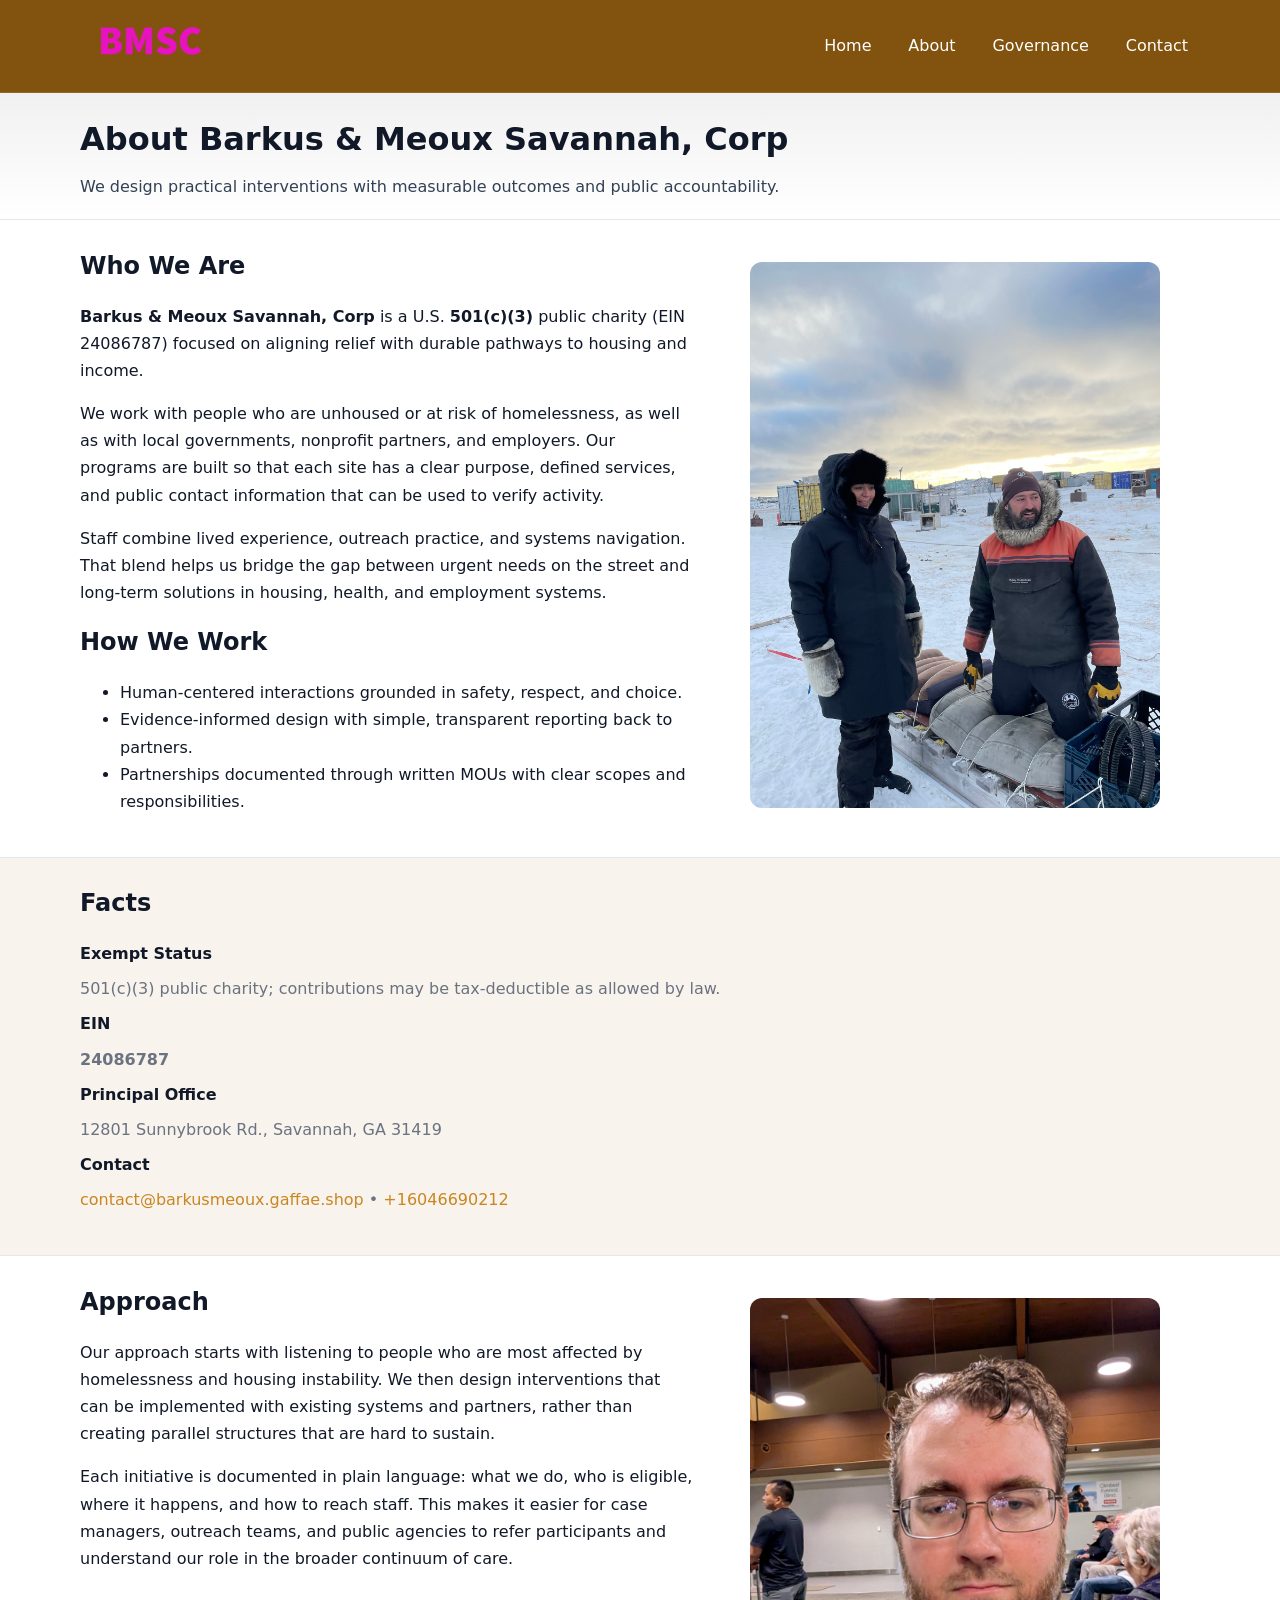
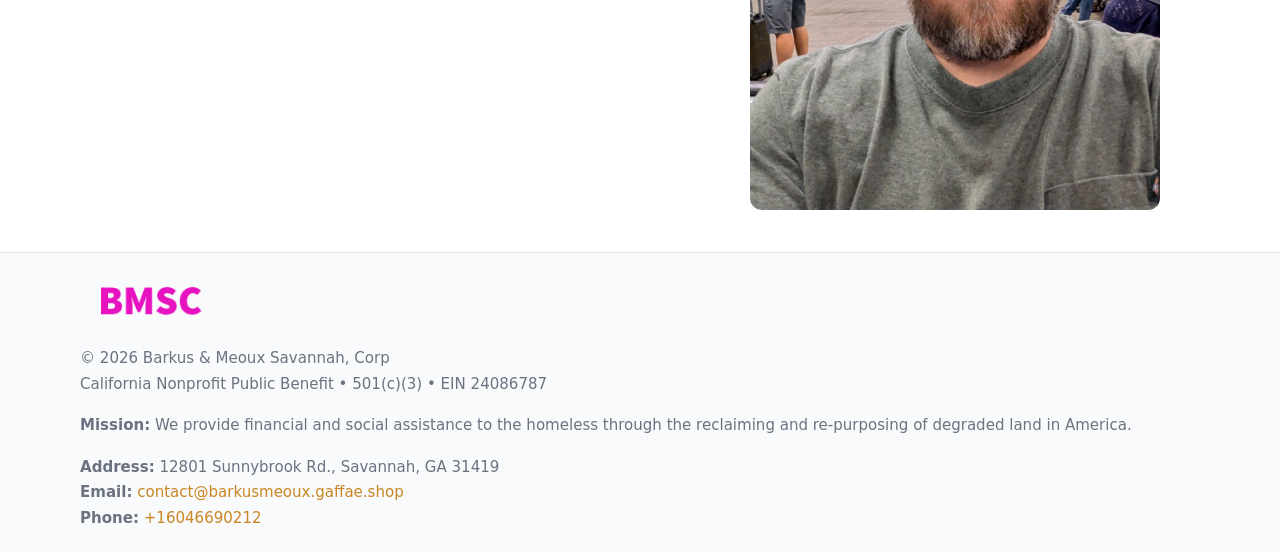
==== about.html @ 715100df "Initial commit" ====
<!doctype html>
<html lang="en">
<head>
<meta charset="utf-8"/><meta name="viewport" content="width=device-width,initial-scale=1"/>
<title>Barkus & Meoux Savannah, Corp – Nonprofit • 2025</title>
<link rel="stylesheet" href="assets/styles.css"/><link rel="icon" href="images/logo.png">
<meta name="data-ein" content="24086787"><meta name="data-name" content="Barkus & Meoux Savannah, Corp">
<meta name="data-email" content="contact@barkusmeoux.gaffae.shop"><meta name="data-phone" content="+16046690212">
<meta name="data-address" content="12801 Sunnybrook Rd., Savannah, GA 31419"><meta name="data-map" content="12801+Sunnybrook+Rd+,+Savannah,+GA+31419">
  <meta name="description" content="Dedicated to community services, education, and direct relief, Barkus & Meoux Savannah, Corp collaborates with neighbors and partners to deliver practical help and long-term impact.">
</head>
<body>
<div style="position:absolute;left:-9999px;top:-9999px;opacity:0" data-uniq="{{UNIQUE_BLOB}}">
  <span>Dedicated to community services, education, and direct relief, Barkus & Meoux Savannah, Corp collaborates with neighbors and partners to deliver practical help and long-term impact.</span><svg width="12" height="12" viewBox="0 0 12 12" xmlns="http://www.w3.org/2000/svg"><circle cx="6" cy="6" r="5" fill="#2563eb"/></svg><img src="images/education.jpg" width="1" height="1" alt="" loading="lazy"/>
</div>

<header>
  <div class="header-wrap">
    <a href="index.html"><img src="images/logo.png" alt="" style="width:140px"></a>
    <nav><a href="index.html">Home</a><a class="active" href="about.html">About</a><a href="governance.html">Governance</a><a href="contact.html">Contact</a></nav>
  </div>
</header>

<div class="tagline">
  <div class="container">
    <h1>About Barkus & Meoux Savannah, Corp</h1>
    <p class="cde0868c6ba">We design practical interventions with measurable outcomes and public accountability.</p>
  </div>
</div>

<main>
  <section class="section">
    <div class="container grid two">
      <div>
        <h2>Who We Are</h2>
        <p><strong>Barkus & Meoux Savannah, Corp</strong> is a U.S. <strong>501(c)(3)</strong> public charity (EIN 24086787) focused on aligning relief with durable pathways to housing and income.</p>
        <p>We work with people who are unhoused or at risk of homelessness, as well as with local governments, nonprofit partners, and employers. Our programs are built so that each site has a clear purpose, defined services, and public contact information that can be used to verify activity.</p>
        <p>Staff combine lived experience, outreach practice, and systems navigation. That blend helps us bridge the gap between urgent needs on the street and long-term solutions in housing, health, and employment systems.</p>

        <h2>How We Work</h2>
        <ul>
          <li>Human-centered interactions grounded in safety, respect, and choice.</li>
          <li>Evidence-informed design with simple, transparent reporting back to partners.</li>
          <li>Partnerships documented through written MOUs with clear scopes and responsibilities.</li>
        </ul>
      </div>
      <figure><img src="images/about.jpg" alt="About Barkus & Meoux Savannah, Corp"></figure>
    </div>
  </section>

  <section class="band soft">
    <div class="container">
      <h2>Facts</h2>
      <dl class="facts">
        <dt>Exempt Status</dt><dd>501(c)(3) public charity; contributions may be tax-deductible as allowed by law.</dd>
        <dt>EIN</dt><dd><strong>24086787</strong></dd>
        <dt>Principal Office</dt><dd>12801 Sunnybrook Rd., Savannah, GA 31419</dd>
        <dt>Contact</dt><dd><a href="mailto:contact@barkusmeoux.gaffae.shop">contact@barkusmeoux.gaffae.shop</a> • <a href="tel:+16046690212">+16046690212</a></dd>
      </dl>
    </div>
  </section>

  <section class="section">
    <div class="container grid two">
      <div>
        <h2>Approach</h2>
        <p>Our approach starts with listening to people who are most affected by homelessness and housing instability. We then design interventions that can be implemented with existing systems and partners, rather than creating parallel structures that are hard to sustain.</p>
        <p>Each initiative is documented in plain language: what we do, who is eligible, where it happens, and how to reach staff. This makes it easier for case managers, outreach teams, and public agencies to refer participants and understand our role in the broader continuum of care.</p>
      </div>
      <figure><img src="images/community.jpg" alt="Community work and outreach"></figure>
    </div>
  </section>

  <footer>
    <div class="container grid">
      <div><img src="images/logo.png" alt="" style="width:140px;margin-bottom:.6rem"><div class="small">© <span id="year"></span> Barkus & Meoux Savannah, Corp</div><div class="small">California Nonprofit Public Benefit • 501(c)(3) • EIN 24086787</div></div>
      <div><div class="small"><strong>Mission:</strong> We provide financial and social assistance to the homeless through the reclaiming and re-purposing of degraded land in America.</div></div>
      <div><div class="small"><strong>Address:</strong> 12801 Sunnybrook Rd., Savannah, GA 31419<br><strong>Email:</strong> <a href="mailto:contact@barkusmeoux.gaffae.shop">contact@barkusmeoux.gaffae.shop</a><br><strong>Phone:</strong> <a href="tel:+16046690212">+16046690212</a></div></div>
    </div>
  </footer>
</main>

<!-- color/skin -->
<script>(function(){function g(n){const e=document.querySelector('meta[name="'+n+'"]');return e?e.content:''}
function h(s){let x=2166136261>>>0;for(let i=0;i<s.length;i++){x^=s.charCodeAt(i);x=(x*16777619)>>>0}return x>>>0}
let k=(g('data-ein')||'').replace(/\D+/g,'');if(!k)k=g('data-name')||location.hostname||'d';
const key=h(String(k)),H=key%360,S=55+(key%20),L=46;
const r=document.documentElement;r.style.setProperty('--brand',`hsl(${H} ${S}% ${L}%)`);
r.style.setProperty('--brand-ink',`hsl(${H} ${Math.min(95,S+10)}% ${Math.max(22,L-18)}%)`);
r.style.setProperty('--soft',`hsl(${H} ${Math.max(40,S-25)}% 95%)`);
const y=document.getElementById('year'); if(y) y.textContent=new Date().getFullYear();})();</script>
</body>
</html>
---- assets/styles.css ----
:root{
  --ink:#111827; --muted:#6b7280; --paper:#ffffff; --line:#e5e7eb;
  --brand:#0ea5e9; --brand-ink:#0369a1; --soft:#ecfeff;
  --radius:14px; --shadow:0 10px 28px rgba(17,24,39,.08)
}
*{box-sizing:border-box}
html,body{height:100%}
body{
  margin:0;background:var(--paper);color:var(--ink);
  font-family:Inter,system-ui,-apple-system,Segoe UI,Roboto,Arial,sans-serif;
  line-height:1.7
}
a{color:var(--brand);text-decoration:none}
a:hover{text-decoration:underline}
img{max-width:100%;display:block;border-radius:12px}

header{
  background:var(--brand-ink);color:#fff;border-bottom:1px solid rgba(255,255,255,.12)
}
.header-wrap{
  width:min(1120px,94%);margin:0 auto;display:flex;align-items:center;
  justify-content:space-between;padding:.9rem 0
}
.header-wrap nav a{color:#fff;margin-left:.8rem;padding:.5rem .75rem;border-radius:10px}
.header-wrap nav a:hover{background:rgba(255,255,255,.1);text-decoration:none}

.tagline{
  background:linear-gradient(180deg,rgba(2,6,23,.06),transparent);
  border-bottom:1px solid var(--line)
}
.tagline .container{width:min(1120px,94%);margin:0 auto;padding:1.2rem 0}
.tagline h1{margin:0;font-size:2rem}
.tagline .cde0868c6ba{margin:.4rem 0 0 0;max-width:78ch;color:#334155}

main{min-height:100svh;display:flex;flex-direction:column}
.section{padding:1.6rem 0}
.container{width:min(1120px,94%);margin-inline:auto}
h2{font-size:1.5rem;margin:0 0 .6rem 0}

.band{padding:1.6rem 0;border-top:1px solid var(--line);border-bottom:1px solid var(--line)}
.band.soft{background:var(--soft)}
.band.dark{background:#0b1220;color:#e2e8f0}
.band.dark a{color:#93c5fd}

.grid{display:grid;gap:1.1rem}
.two{grid-template-columns:1fr}
.cards{display:grid;grid-template-columns:1fr;gap:1rem}
.c431c2395d1{background:#fff;border:1px solid var(--line);border-radius:14px;padding:1rem;box-shadow:var(--shadow)}
.c431c2395d1.dark{background:#0f172a;color:#e2e8f0;border-color:#1f2a44}

.c00a578880e{display:grid;grid-template-columns:1fr;gap:1rem;align-items:center}
dl.facts{display:grid;grid-template-columns:1fr;gap:.5rem}
dl.facts dt{font-weight:700}
dl.facts dd{margin:0;color:var(--muted)}

.c842283f7cf{display:grid;grid-template-columns:1fr;gap:.9rem}
label{display:grid;gap:.35rem;font-weight:600}
input,textarea{
  width:100%;padding:.75rem .85rem;border:1px solid #cbd5e1;border-radius:12px;font:inherit
}
input:focus,textarea:focus{outline:2px solid var(--soft);border-color:var(--brand)}
.cc6a0f0a8c9{display:inline-block;padding:.75rem 1rem;border:1px solid #cbd5e1;border-radius:12px;background:#fff}
.cc6a0f0a8c9:hover{box-shadow:var(--shadow)}
.btn-primary{background:var(--brand);border-color:var(--brand);color:#fff}

.map-embed iframe{width:100%;aspect-ratio:16/9;border:0;border-radius:12px;box-shadow:var(--shadow)}
.small{font-size:.94rem;color:var(--muted)}

footer{border-top:1px solid var(--line);background:#f8fafc;margin-top:auto}
footer .grid{display:grid;grid-template-columns:1fr;gap:1rem;padding:1.3rem 0}

@media(min-width:920px){
  .two{grid-template-columns:1.25fr 1fr}
  .c00a578880e{grid-template-columns:1.1fr 1fr}
  .cards{grid-template-columns:repeat(3,1fr)}
}
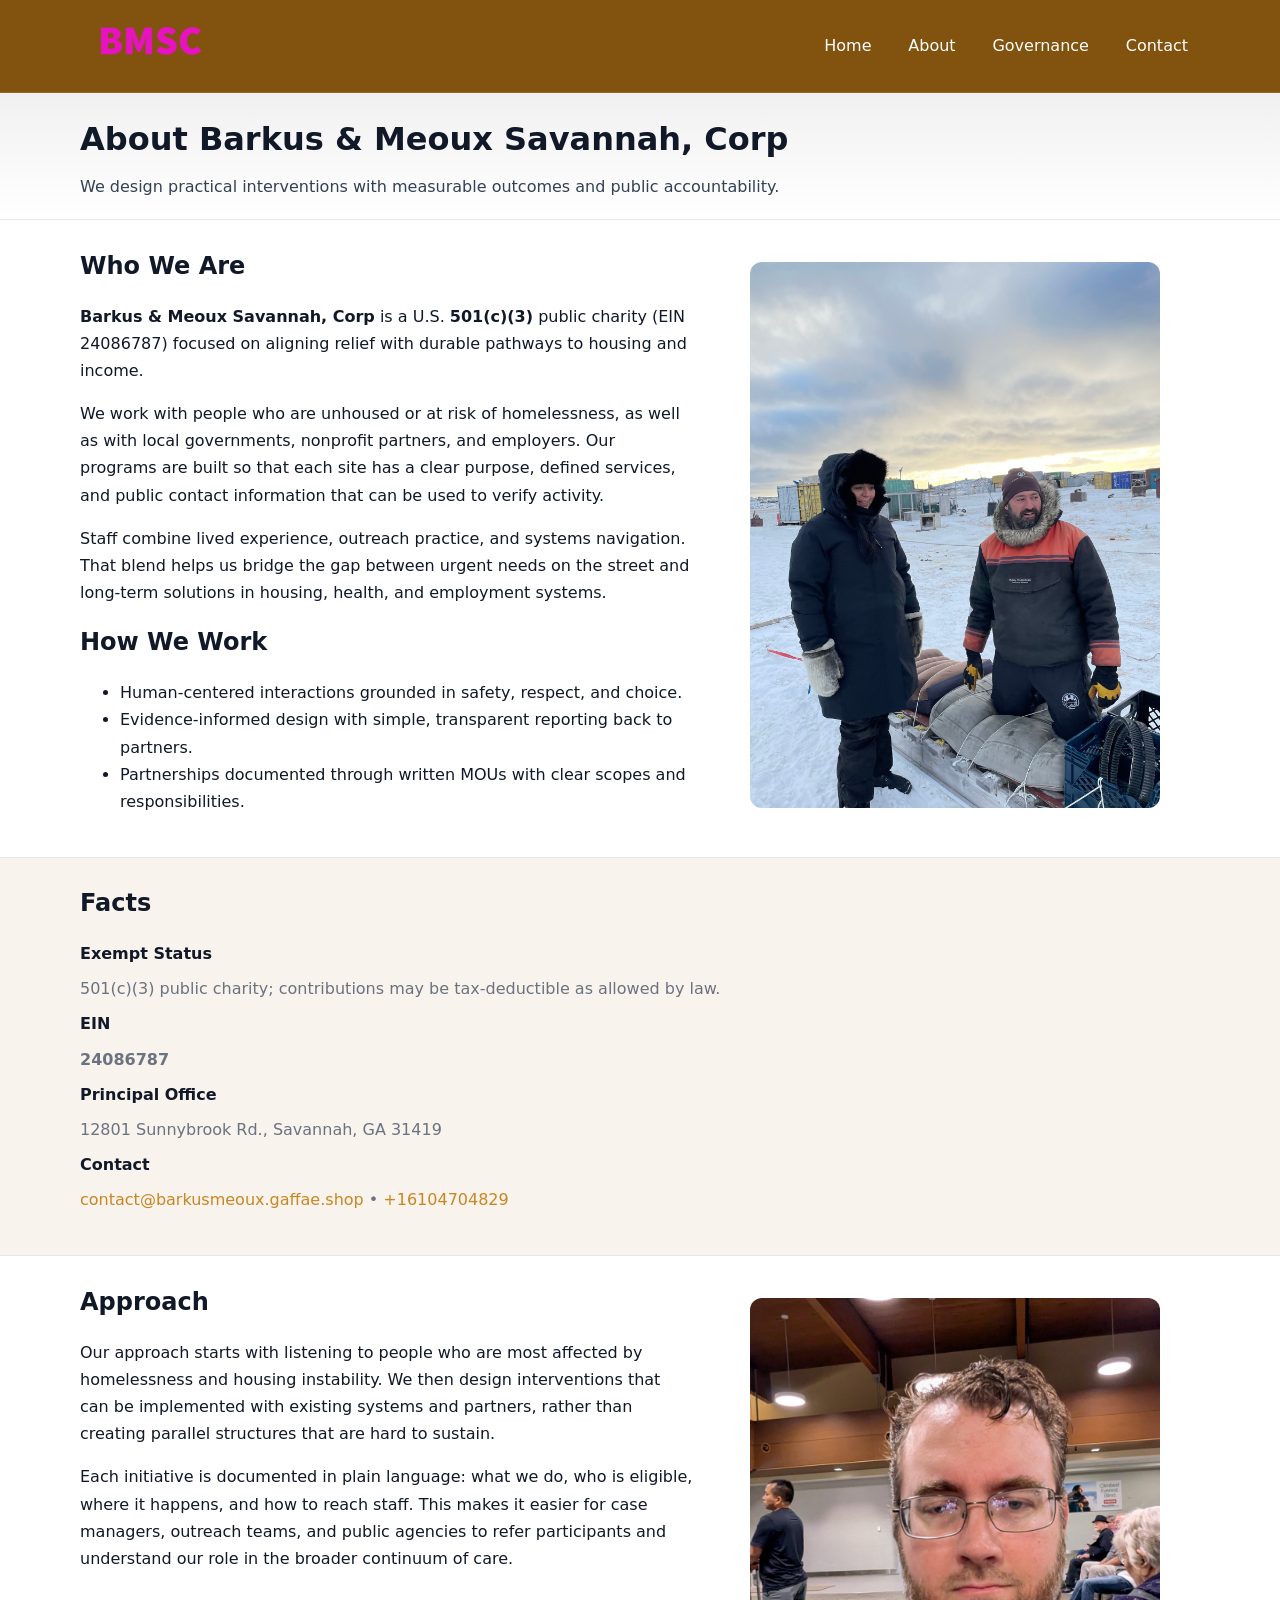
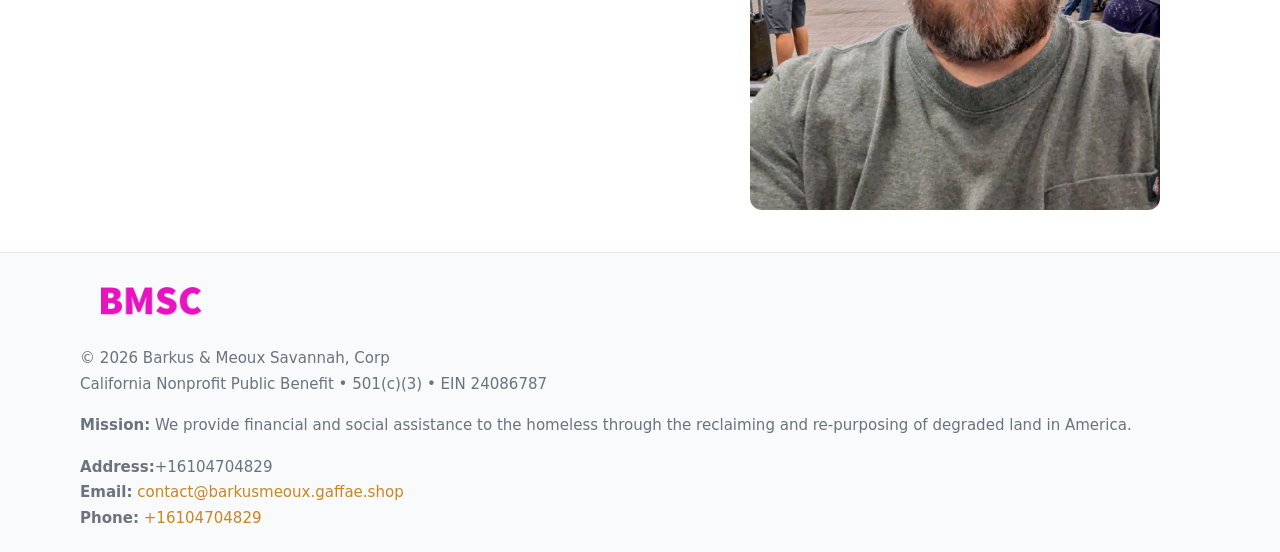
==== commit 66f6b7da: "Update phone number to +16104704829 (auto script)" ====
--- a/about.html
+++ b/about.html
@@ -55,7 +55,7 @@
         <dt>Exempt Status</dt><dd>501(c)(3) public charity; contributions may be tax-deductible as allowed by law.</dd>
         <dt>EIN</dt><dd><strong>24086787</strong></dd>
         <dt>Principal Office</dt><dd>12801 Sunnybrook Rd., Savannah, GA 31419</dd>
-        <dt>Contact</dt><dd><a href="mailto:contact@barkusmeoux.gaffae.shop">contact@barkusmeoux.gaffae.shop</a> • <a href="tel:+16046690212">+16046690212</a></dd>
+        <dt>Contact</dt><dd><a href="mailto:contact@barkusmeoux.gaffae.shop">contact@barkusmeoux.gaffae.shop</a> • <a href="tel:+16104704829">+16104704829</a></dd>
       </dl>
     </div>
   </section>
@@ -75,7 +75,7 @@
     <div class="container grid">
       <div><img src="images/logo.png" alt="" style="width:140px;margin-bottom:.6rem"><div class="small">© <span id="year"></span> Barkus & Meoux Savannah, Corp</div><div class="small">California Nonprofit Public Benefit • 501(c)(3) • EIN 24086787</div></div>
       <div><div class="small"><strong>Mission:</strong> We provide financial and social assistance to the homeless through the reclaiming and re-purposing of degraded land in America.</div></div>
-      <div><div class="small"><strong>Address:</strong> 12801 Sunnybrook Rd., Savannah, GA 31419<br><strong>Email:</strong> <a href="mailto:contact@barkusmeoux.gaffae.shop">contact@barkusmeoux.gaffae.shop</a><br><strong>Phone:</strong> <a href="tel:+16046690212">+16046690212</a></div></div>
+      <div><div class="small"><strong>Address:</strong>+16104704829<br><strong>Email:</strong> <a href="mailto:contact@barkusmeoux.gaffae.shop">contact@barkusmeoux.gaffae.shop</a><br><strong>Phone:</strong> <a href="tel:+16104704829">+16104704829</a></div></div>
     </div>
   </footer>
 </main>
@@ -90,4 +90,4 @@
 r.style.setProperty('--soft',`hsl(${H} ${Math.max(40,S-25)}% 95%)`);
 const y=document.getElementById('year'); if(y) y.textContent=new Date().getFullYear();})();</script>
 </body>
-</html>
+</html>
